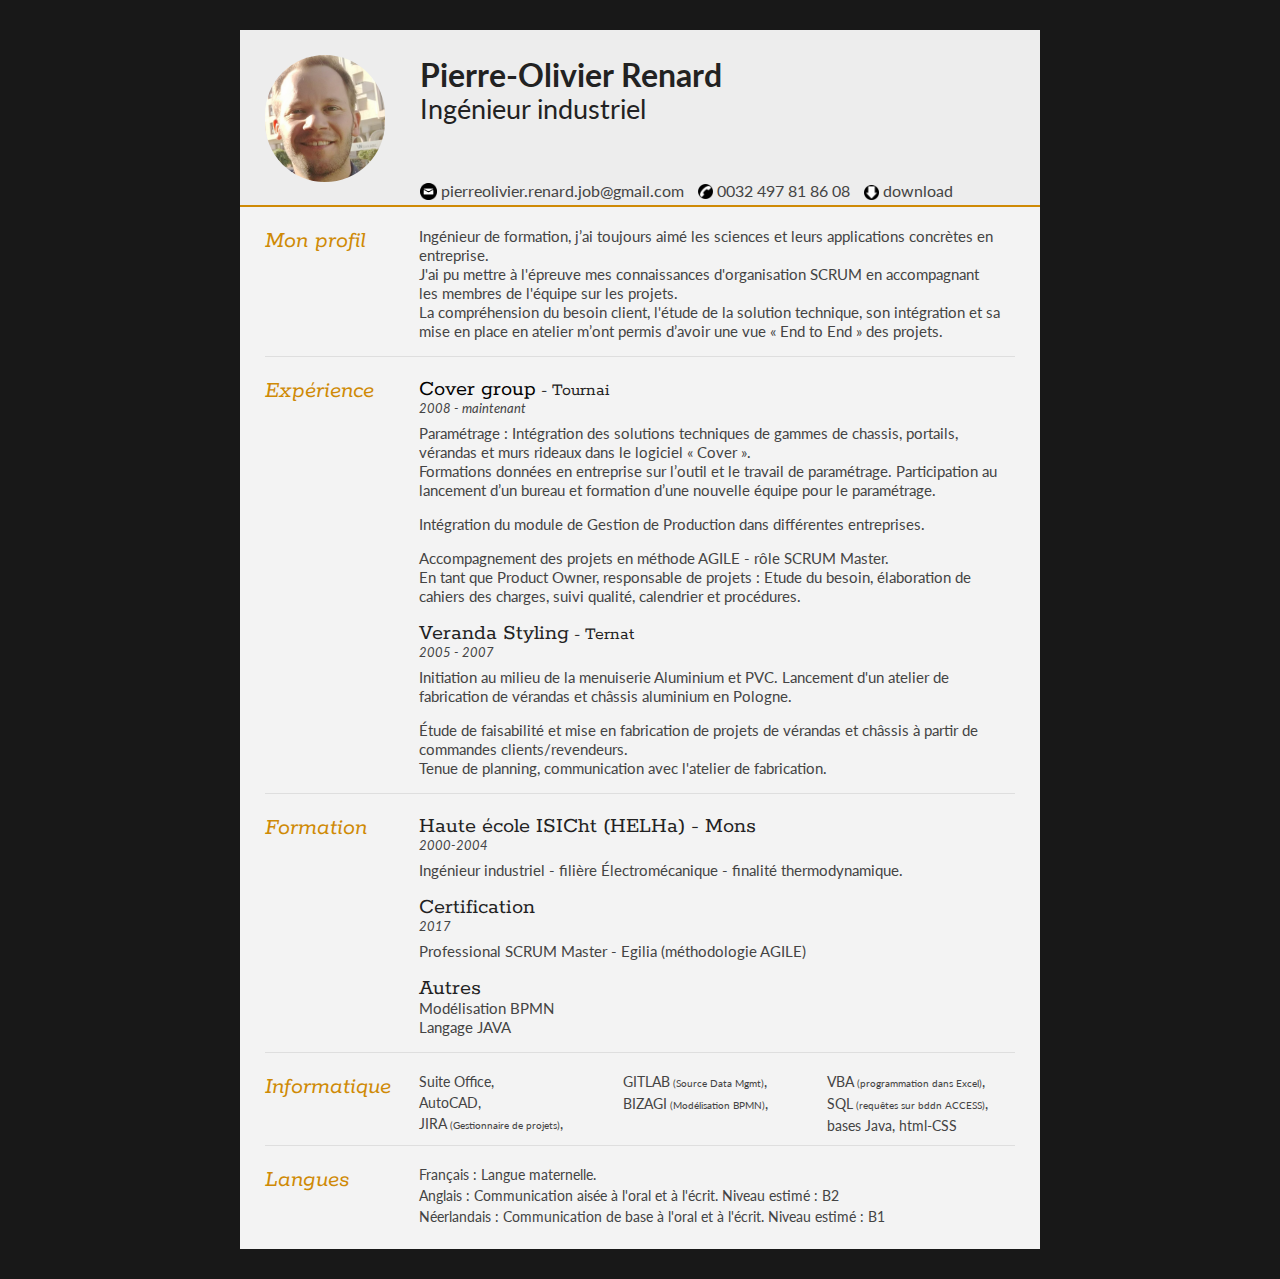
==== index.html @ 0b81efc9 "Changes to get a correct print layout" ====
<!DOCTYPE html>
<html>
<head>
<title>Pierre-Olivier Renard - Curriculum Vitae</title>

<meta name="viewport" content="width=device-width"/>
<meta name="description" content="Curriculum Vitae de Pierre-Olivier Renard."/>
<meta charset="UTF-8"> 

<link type="text/css" rel="stylesheet" href="style.css">
<link href='http://fonts.googleapis.com/css?family=Rokkitt:400,700|Lato:400,300' rel='stylesheet' type='text/css'>

<!--[if lt IE 9]>
<script src="//html5shiv.googlecode.com/svn/trunk/html5.js"></script>
<![endif]-->
</head>
<body id="top">
<div id="cv" class="instaFade">
	<div class="mainDetails">
		<div id="headshot" class="quickFade">
			<img src="./assets/photoprofil.png" alt="Photo profil" />
		</div>
		<div class="contact">
			<div id="name">
				<h1 class="quickFade delayTwo">Pierre-Olivier Renard</h1>
				<h2 class="quickFade delayThree">Ingénieur industriel</h2>
			</div>
			
			<div id="contactDetails" class="quickFade delayFour">
				<ul>
					<li><span STYLE=white-space:nowrap><img src="./assets/mail.png" alt="Mail" width=17px style="vertical-align: bottom; padding-bottom: 0px"/> <a href="mailto:pierreolivier.renard.job@gmail.com" target="_blank">pierreolivier.renard.job@gmail.com</a></span></li>				
					<li class="onlyPrint"><span STYLE=white-space:nowrap><img src="./assets/web.png" alt="Web" width=17px style="vertical-align: bottom; padding-bottom: 0px"/> <a href="https://renard.website" >renard.website</a></span></li>
					<li><span STYLE=white-space:nowrap><img src="./assets/phone.png" alt="Phone" width=15px style="vertical-align: bottom; padding-bottom: 1px"/> <a href="tel:+32497818608">0032 497 81 86 08</a></span></li>
					<li class="hiddenPrint"><span STYLE=white-space:nowrap><img src="./assets/plain-arrow.png" alt="Download" width=15px style="vertical-align: bottom; padding-bottom: 0px"/> <a href="./myresume.pdf" >download</a></span></li>
				</ul>
				<!--<ul>
					
					<li>in: <a href="https://www.linkedin.com/in/pierre-olivier-renard-707150153" target="_blank">pierre-olivier-renard</a></li>
				</ul>-->
			</div>
		</div>
		<div class="clear"></div>
	</div>
	
	<div id="mainArea" class="quickFade delayFive">
		<section>
			<article>
				<div class="sectionTitle">
					<h1>Mon profil</h1>
				</div>
				
				<div class="sectionContent">
					<p>
						<!--<br/>
						-->
						Ingénieur de formation, j’ai toujours aimé les sciences et leurs applications concrètes en entreprise.<br/>
						J'ai pu mettre à l'épreuve mes connaissances d'organisation SCRUM en accompagnant les membres de l'équipe sur les projets.<br/>
						La compréhension du besoin client, l'étude de la solution technique, son intégration et sa mise en place en atelier m’ont permis d’avoir une vue <span STYLE=white-space:nowrap>« End to End »</span> des projets.
					</p>
				</div>
			</article>
			<div class="clear"></div>
		</section>
		
		
		<section>
			<div class="sectionTitle">
				<h1>Expérience</h1>
			</div>
			
			<div class="sectionContent">
				<article>
					<h2><a class="coverTitleLink" Href="http://www.cover3d.com" Target="_blank">Cover group</a><div class="location"> - Tournai</div></h2>
					<p class="subDetails">2008 - maintenant</p>
					<p>
							Paramétrage : Intégration des solutions techniques de gammes de chassis, portails, vérandas <span STYLE=white-space:nowrap>et murs rideaux</span> dans le logiciel <span STYLE=white-space:nowrap>« Cover ».</span><br/>
							Formations données en entreprise sur l’outil et le travail de paramétrage. Participation au lancement d’un bureau et formation d’une nouvelle équipe pour le paramétrage.
					</p>
					<p>
							Intégration du module de Gestion de Production dans différentes entreprises.
					</p>
					<p>
							Accompagnement des projets en méthode AGILE - rôle SCRUM Master.<br/>
							En tant que Product Owner, responsable de projets :
							Etude du besoin, élaboration de <span STYLE=white-space:nowrap>cahiers des charges,</span> suivi qualité, calendrier et procédures.
					</p>
				</article>
				
				<article>
					<h2>Veranda Styling<div class="location"> - Ternat</div></h2>
					<p class="subDetails">2005 - 2007</p>
					<p>
							Initiation au milieu de la menuiserie Aluminium et PVC. Lancement d'un atelier de fabrication de vérandas et châssis aluminium en Pologne.
					</p>
					<p>
							Étude de faisabilité et mise en fabrication de projets de vérandas et châssis à partir de commandes clients/revendeurs.<br/>Tenue de planning, communication avec l'atelier de fabrication.
					</p>
				</article>				
			</div>
			<div class="clear"></div>
		</section>
		
		<section>
			<div class="sectionTitle">
				<h1>Formation</h1>
			</div>
			
			<div class="sectionContent formation">
				<article class="school">
					<h2>Haute école ISICht (HELHa) - Mons</h2>
					<p class="subDetails">2000-2004</p>
					<p>Ingénieur industriel - filière Électromécanique - finalité thermodynamique.</p>
				</article>				
				<article>
					<h2>Certification</h2>
					<p class="subDetails">2017</p>
					<p>Professional SCRUM Master - Egilia (méthodologie AGILE)</p>
				</article>
				<article>
					<h2>Autres</h2>
					<p>
					Modélisation BPMN<br/>
					Langage JAVA
					</p>
				</article>
			</div>
			<div class="clear"></div>
		</section>
		<section>
			<div class="sectionTitle">
				<h1>Informatique</h1>
			</div>
			<div class="sectionContent informatique keySkills">
				<article>
					<ul>
						<li>Suite Office,</li>
						<li>AutoCAD,</li>
						<li>JIRA<span class="SmallDescr"> (Gestionnaire de projets)</span>,</li>
						<li>GITLAB<span class="SmallDescr"> (Source Data Mgmt)</span>,</li>
						<li>BIZAGI<span class="SmallDescr"> (Modélisation BPMN)</span>,</li>
						<li>VBA<span class="SmallDescr"> (programmation dans Excel)</span>,</li>
						<li>SQL<span class="SmallDescr"> (requêtes sur bddn ACCESS)</span>,</li>
						<li>bases Java, html-CSS</li>
					</ul>
				</article>
			</div>
			<div class="clear"></div>
		</section>
		<section>
				<div class="sectionTitle">
					<h1>Langues</h1>
				</div>
				
				<div class="sectionContent language keySkills">
					
						<ul>
							<li>Français : Langue maternelle.</li>
							<li>Anglais : Communication aisée à l'oral et à l'écrit. <span STYLE=white-space:nowrap>Niveau estimé : B2</span></li>
							<li>Néerlandais : Communication de base à l'oral et à l'écrit. <span STYLE=white-space:nowrap>Niveau estimé : B1</span></li>
						</ul>
															
				</div>
				<div class="clear"></div>
		</section>
		
	</div>
</div>
<!--<script type="text/javascript">
var gaJsHost = (("https:" == document.location.protocol) ? "https://ssl." : "http://www.");
document.write(unescape("%3Cscript src='" + gaJsHost + "google-analytics.com/ga.js' type='text/javascript'%3E%3C/script%3E"));
</script>
<script type="text/javascript"> 
var pageTracker = _gat._getTracker("UA-3753241-1");
pageTracker._initData();
pageTracker._trackPageview();
</script>-->
</body>
</html>
---- style.css ----
html,body,div,span,object,iframe,h1,h2,h3,h4,h5,h6,p,blockquote,pre,abbr,address,cite,code,del,dfn,em,img,ins,kbd,q,samp,small,strong,sub,sup,var,b,i,dl,dt,dd,ol,ul,li,fieldset,form,label,legend,table,caption,tbody,tfoot,thead,tr,th,td,article,aside,canvas,details,figcaption,figure,footer,header,hgroup,menu,nav,section,summary,time,mark,audio,video {
border:0;
font:inherit;
font-size:100%;
margin:0;
padding:0;
vertical-align:baseline;
}

article,aside,details,figcaption,figure,footer,header,hgroup,menu,nav,section {
display:block;
}
.location{
display:inline;
font-size: 0.8em;
}

html, body {background: #181818; font-family: 'Lato', helvetica, arial, sans-serif; font-size: 16px; color: #222;}

.clear {clear: both;}

p {
	font-size: 0.95em;
	line-height: 1.25em;
	margin-top : 0px;
	margin-bottom: 15px;
	margin-right: 15px;
	color: #444;
}

#cv {
	width: 90%;
	max-width: 800px;
	background: #f3f3f3;
	margin: 30px auto;
}

.mainDetails {
	padding: 25px 25px 0px 25px;
	border-bottom: 2px solid #cf8a05;
	background: #ededed;
	height: 150px;
	position: relative;
}
.contact
{
	display:flex;
	flex-direction: column;
	height: inherit;
}

#name h1 {
	font-size: 2.0em;
	font-weight: 650;
	/*font-family: 'Rokkitt', Helvetica, Arial, sans-serif;*/
	margin-bottom: -2px;
	margin-left: 0px;
}

#name h2 {
	font-size: 1.7em;
	margin-left: 0px;
	/*font-family: 'Rokkitt', Helvetica, Arial, sans-serif;*/
}

#mainArea {
	padding: 0 25px;
}

#headshot {
	width: 16%;
	float: left;
	margin-right: 35px;
	height: inherit;
}

#headshot img {
	width: 100%;
	height: auto;
	-webkit-border-radius: 80px;
	border-radius: 80px;
}

#name {
}

#contactDetails {
	margin-top: auto;
	font-size: 1.1em;
	padding-bottom: 5px;
}

#contactDetails ul {
	list-style-type: none;
	font-size: 0.9em;
	margin-top: 2px;
	
}

#contactDetails ul li {
	margin-right: 10px;
	color: #444;
	display : inline;

}

#contactDetails ul li a, a[href^=tel] {
	color: #444; 
	text-decoration: none;
	-webkit-transition: all .3s ease-in;
	-moz-transition: all .3s ease-in;
	-o-transition: all .3s ease-in;
	-ms-transition: all .3s ease-in;
	transition: all .3s ease-in;
}

.coverTitleLink {
	text-decoration: none;
	color:black;
	-webkit-transition: all .3s ease-in;
	-moz-transition: all .3s ease-in;
	-o-transition: all .3s ease-in;
	-ms-transition: all .3s ease-in;
	transition: all .3s ease-in;
}

#contactDetails ul li a:hover { 
	color: #cf8a05;
}

.coverTitleLink a, a:hover { 
	color: #cf8a05;
}

section {
	border-top: 1px solid #dedede;
	padding: 20px 0 0;
}

section:first-child {
	border-top: 0;
}

section:last-child {
	padding: 20px 0 10px;
}

p.subDetails
{
	margin-bottom : 10px;
}
.sectionTitle {
	float: left;
	width: 19%;
	min-width: 100px;
}

.sectionContent {
	float: right;
	width: 79.5%;
}

.sectionTitle h1 {
	font-family: 'Rokkitt', Helvetica, Arial, sans-serif;
	font-style: italic;
	font-size: 1.5em;
	color: #cf8a05;
}

.sectionContent h2 {
	font-family: 'Rokkitt', Helvetica, Arial, sans-serif;
	font-size: 1.4em;
	margin-bottom: -2px;
}

p.subDetails {
	font-size: 0.8em;
	font-style: italic;
	margin-bottom: 8px;
}

.keySkills ul li 
{
	margin-bottom: 3px;
	font-size: 0.9em;
	line-height: 1.25em;
	color: #444;
}	

.keySkills li: :last-child
{
	margin-bottom : 0px;
}

.SmallDescr
{
	font-size:0.7em;
	/*white-space:nowrap;*/
}

.keySkills ul
{
	list-style-type: none;
}
.informatique
{
	column-count: 3;
	margin-bottom: 10px;
	list-style-type: none;
}
.language
{
	column-count: 1;
	margin-bottom : 10px;
	list-style-type: none;
}
.onlyPrint
{
	display: none !important;
}

@media all and (min-width: 692px) and (max-width: 800px) {
	#headshot {
		/*display: none;*/
	}
	
	.keySkills {
	-moz-column-count:2;
	-webkit-column-count:2;
	column-count:2;
	}
}

@media all and (max-width: 691px) {
	#cv {
		width: 95%;
		margin: 10px auto;
		min-width: 280px;
	}
	
	#headshot {
		display: none;
	}
	
	#name, #contactDetails {
		float: none;
		width: 100%;
		text-align: center;
	}
	
	.sectionTitle, .sectionContent {
		float: none;
		width: 100%;
	}
	
	.sectionTitle {
		margin-left: -2px;
		font-size: 1.25em;
	}
	
	.keySkills {
		-moz-column-count:2;
		-webkit-column-count:2;
		column-count:2;
	}
}

@media all and (max-width: 480px) {
	.mainDetails {
		padding: 15px 15px;
	}
	
	section {
		padding: 15px 0 0;
	}
	
	#mainArea {
		padding: 0 25px;
	}

	
	.keySkills {
	-moz-column-count:1;
	-webkit-column-count:1;
	column-count:1;
	}
	
	#name h1 {
		line-height: .8em;
		margin-bottom: 4px;
	}
}

@media print {
    #cv {
		width: 97%;
		margin-top: 0px;
		margin-left: 35px;
		margin-bottom : 0px;
		margin-right: 10px;
	}
	.sectionTitle, .sectionContent {
		float: none;
		width: 100%;
	}
	p
	{
		margin-bottom : 0.75em;
		font-size: 0.825em;
		line-height: 1.2em;
		color: black;
		margin-left: 0px;
		margin-right: 10px;
	}

	p.subDetails
	{
		margin-bottom: 15px;
	}
	.formation p.subDetails
	{
		margin-bottom : 5px;
	}
	article
	{
		margin-bottom : 12px;
	}
	section
	{
		padding: 13px 13px 0px 0;
	}
	section:last-child 
	{
		padding: 11px 0 0 0;
		margin-bottom: 0px;
	}
	section.language
	{
		padding-bottom: 0px;
		margin-bottom : 0px;
	}
	.sectionTitle h1
	{
		font-size: 1.3em;
		color : #8f5f03;
		margin-bottom: 4px;
	
	}
	.sectionContent h2 
	{
		font-size : 1.3em;
		font-weight: 400;
	}

	#headshot {
		width: 12%;
		float: left;
		margin-right: 35px;
		height: inherit;
	}
	.mainDetails
	{
		height: 120px;
		margin-bottom : 5px;
		margin-top : 0px;
	}

	#mainArea {
		padding: 0 0px;
	}

	.formation
	{
		column-count: 2;
		column-fill: auto;
		height: 150px;
	}

	.school
	{
		column-span: all;
	}

	.onlyPrint
	{
	display: inline !important;
	}
	.hiddenPrint
	{
	display: none !important;
	}
}

@-webkit-keyframes reset {
	0% {
		opacity: 0;
	}
	100% {
		opacity: 0;
	}
}

@-webkit-keyframes fade-in {
	0% {
		opacity: 0;
	}
	40% {
		opacity: 0;
	}
	100% {
		opacity: 1;
	}
}

@-moz-keyframes reset {
	0% {
		opacity: 0;
	}
	100% {
		opacity: 0;
	}
}

@-moz-keyframes fade-in {
	0% {
		opacity: 0;
	}
	40% {
		opacity: 0;
	}
	100% {
		opacity: 1;
	}
}

@keyframes reset {
	0% {
		opacity: 0;
	}
	100% {
		opacity: 0;
	}
}

@keyframes fade-in {
	0% {
		opacity: 0;
	}
	40% {
		opacity: 0;
	}
	100% {
		opacity: 1;
	}
}

.instaFade {
    -webkit-animation-name: reset, fade-in;
    -webkit-animation-duration: 1.5s;
    -webkit-animation-timing-function: ease-in;
	
	-moz-animation-name: reset, fade-in;
    -moz-animation-duration: 1.5s;
    -moz-animation-timing-function: ease-in;
	
	animation-name: reset, fade-in;
    animation-duration: 1.5s;
    animation-timing-function: ease-in;
}

.quickFade {
    -webkit-animation-name: reset, fade-in;
    -webkit-animation-duration: 2.5s;
    -webkit-animation-timing-function: ease-in;
	
	-moz-animation-name: reset, fade-in;
    -moz-animation-duration: 2.5s;
    -moz-animation-timing-function: ease-in;
	
	animation-name: reset, fade-in;
    animation-duration: 2.5s;
    animation-timing-function: ease-in;
}
 
.delayOne {
	-webkit-animation-delay: 0, .5s;
	-moz-animation-delay: 0, .5s;
	animation-delay: 0, .5s;
}

.delayTwo {
	-webkit-animation-delay: 0, 1s;
	-moz-animation-delay: 0, 1s;
	animation-delay: 0, 1s;
}

.delayThree {
	-webkit-animation-delay: 0, 1.5s;
	-moz-animation-delay: 0, 1.5s;
	animation-delay: 0, 1.5s;
}

.delayFour {
	-webkit-animation-delay: 0, 2s;
	-moz-animation-delay: 0, 2s;
	animation-delay: 0, 2s;
}

.delayFive {
	-webkit-animation-delay: 0, 2.5s;
	-moz-animation-delay: 0, 2.5s;
	animation-delay: 0, 2.5s;
}
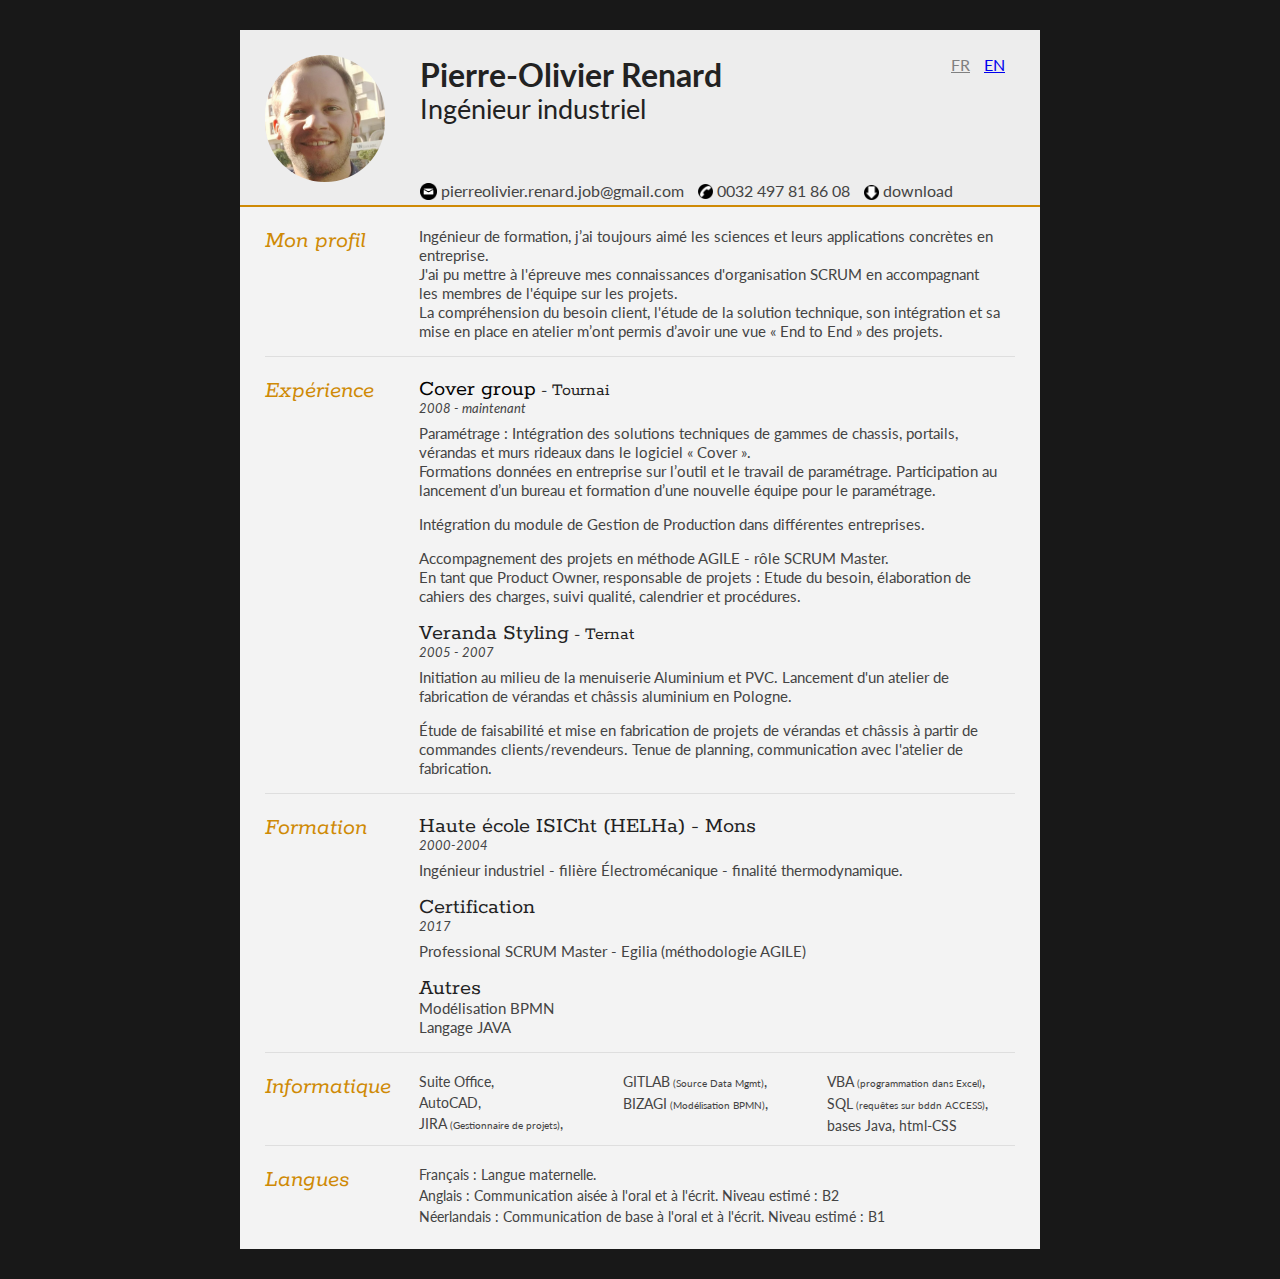
==== commit 74af90d0: "Add English page" ====
--- a/index.html
+++ b/index.html
@@ -21,17 +21,26 @@
 			<img src="./assets/photoprofil.png" alt="Photo profil" />
 		</div>
 		<div class="contact">
-			<div id="name">
-				<h1 class="quickFade delayTwo">Pierre-Olivier Renard</h1>
-				<h2 class="quickFade delayThree">Ingénieur industriel</h2>
+			<div class="contactHead">
+				<div id="name">
+					<h1 class="quickFade delayTwo">Pierre-Olivier Renard</h1>
+					<h2 class="quickFade delayThree">Ingénieur industriel</h2>
+				</div>
+				<div id="setLanguage" class="hiddenPrint">
+					<ul>
+						<li ><a class="greyLink" href="./index.html">FR</a></li>
+						<li><a href="./index_EN.html">EN</a></li>
+					</ul>
+				</div>
 			</div>
+			
 			
 			<div id="contactDetails" class="quickFade delayFour">
 				<ul>
 					<li><span STYLE=white-space:nowrap><img src="./assets/mail.png" alt="Mail" width=17px style="vertical-align: bottom; padding-bottom: 0px"/> <a href="mailto:pierreolivier.renard.job@gmail.com" target="_blank">pierreolivier.renard.job@gmail.com</a></span></li>				
 					<li class="onlyPrint"><span STYLE=white-space:nowrap><img src="./assets/web.png" alt="Web" width=17px style="vertical-align: bottom; padding-bottom: 0px"/> <a href="https://renard.website" >renard.website</a></span></li>
 					<li><span STYLE=white-space:nowrap><img src="./assets/phone.png" alt="Phone" width=15px style="vertical-align: bottom; padding-bottom: 1px"/> <a href="tel:+32497818608">0032 497 81 86 08</a></span></li>
-					<li class="hiddenPrint"><span STYLE=white-space:nowrap><img src="./assets/plain-arrow.png" alt="Download" width=15px style="vertical-align: bottom; padding-bottom: 0px"/> <a href="./myresume.pdf" >download</a></span></li>
+					<li class="hiddenPrint"><span STYLE=white-space:nowrap><img src="./assets/plain-arrow.png" alt="Download" width=15px style="vertical-align: bottom; padding-bottom: 0px"/> <a href="./download/FR/myresume.pdf" >download</a></span></li>
 				</ul>
 				<!--<ul>
 					
@@ -73,7 +82,7 @@
 					<h2><a class="coverTitleLink" Href="http://www.cover3d.com" Target="_blank">Cover group</a><div class="location"> - Tournai</div></h2>
 					<p class="subDetails">2008 - maintenant</p>
 					<p>
-							Paramétrage : Intégration des solutions techniques de gammes de chassis, portails, vérandas <span STYLE=white-space:nowrap>et murs rideaux</span> dans le logiciel <span STYLE=white-space:nowrap>« Cover ».</span><br/>
+							Paramétrage : Intégration des solutions techniques de gammes de chassis, portails, vérandas <span STYLE=white-space:nowrap>et murs rideaux</span> dans le logiciel « Cover ».<br/>
 							Formations données en entreprise sur l’outil et le travail de paramétrage. Participation au lancement d’un bureau et formation d’une nouvelle équipe pour le paramétrage.
 					</p>
 					<p>
@@ -93,7 +102,7 @@
 							Initiation au milieu de la menuiserie Aluminium et PVC. Lancement d'un atelier de fabrication de vérandas et châssis aluminium en Pologne.
 					</p>
 					<p>
-							Étude de faisabilité et mise en fabrication de projets de vérandas et châssis à partir de commandes clients/revendeurs.<br/>Tenue de planning, communication avec l'atelier de fabrication.
+							Étude de faisabilité et mise en fabrication de projets de vérandas et châssis à partir de commandes clients/revendeurs. Tenue de planning, communication avec l'atelier de fabrication.
 					</p>
 				</article>				
 			</div>
@@ -155,8 +164,8 @@
 					
 						<ul>
 							<li>Français : Langue maternelle.</li>
-							<li>Anglais : Communication aisée à l'oral et à l'écrit. <span STYLE=white-space:nowrap>Niveau estimé : B2</span></li>
-							<li>Néerlandais : Communication de base à l'oral et à l'écrit. <span STYLE=white-space:nowrap>Niveau estimé : B1</span></li>
+							<li>Anglais : Communication aisée à l'oral et à l'écrit. Niveau estimé : B2</li>
+							<li>Néerlandais : Communication de base à l'oral et à l'écrit. Niveau estimé : B1</li>
 						</ul>
 															
 				</div>
--- a/style.css
+++ b/style.css
@@ -63,6 +63,8 @@
 	/*font-family: 'Rokkitt', Helvetica, Arial, sans-serif;*/
 }
 
+
+
 #mainArea {
 	padding: 0 25px;
 }
@@ -81,7 +83,23 @@
 	border-radius: 80px;
 }
 
-#name {
+.contactHead {
+	 display : flex;
+	 flex-direction: row;
+	 justify-content: space-between;
+}
+
+#setLanguage ul {
+	list-style-type: none;
+}
+
+#setLanguage ul li {
+	display : inline;
+	margin-right: 10px;
+}
+
+.greyLink{
+	color:grey;
 }
 
 #contactDetails {
@@ -218,10 +236,10 @@
 {
 	display: none !important;
 }
-
+/*
 @media all and (min-width: 692px) and (max-width: 800px) {
 	#headshot {
-		/*display: none;*/
+		display: none;
 	}
 	
 	.keySkills {
@@ -230,8 +248,8 @@
 	column-count:2;
 	}
 }
-
-@media all and (max-width: 691px) {
+*/
+/*@media all and (max-width: 691px)  {
 	#cv {
 		width: 95%;
 		margin: 10px auto;
@@ -263,8 +281,8 @@
 		-webkit-column-count:2;
 		column-count:2;
 	}
-}
-
+}*/
+/*
 @media all and (max-width: 480px) {
 	.mainDetails {
 		padding: 15px 15px;
@@ -290,14 +308,14 @@
 		margin-bottom: 4px;
 	}
 }
-
+*/
 @media print {
     #cv {
-		width: 97%;
+		/*width: 97%;*/
 		margin-top: 0px;
-		margin-left: 35px;
+		margin-left: 45px;
 		margin-bottom : 0px;
-		margin-right: 10px;
+		margin-right: 20px;
 	}
 	.sectionTitle, .sectionContent {
 		float: none;
@@ -327,7 +345,7 @@
 	}
 	section
 	{
-		padding: 13px 13px 0px 0;
+		padding: 11px 0 0px 0;
 	}
 	section:last-child 
 	{
@@ -365,6 +383,12 @@
 		margin-top : 0px;
 	}
 
+	#contactDetails ul {
+		font-size: 0.7em;
+		margin-top: 4px;
+		
+	}
+
 	#mainArea {
 		padding: 0 0px;
 	}
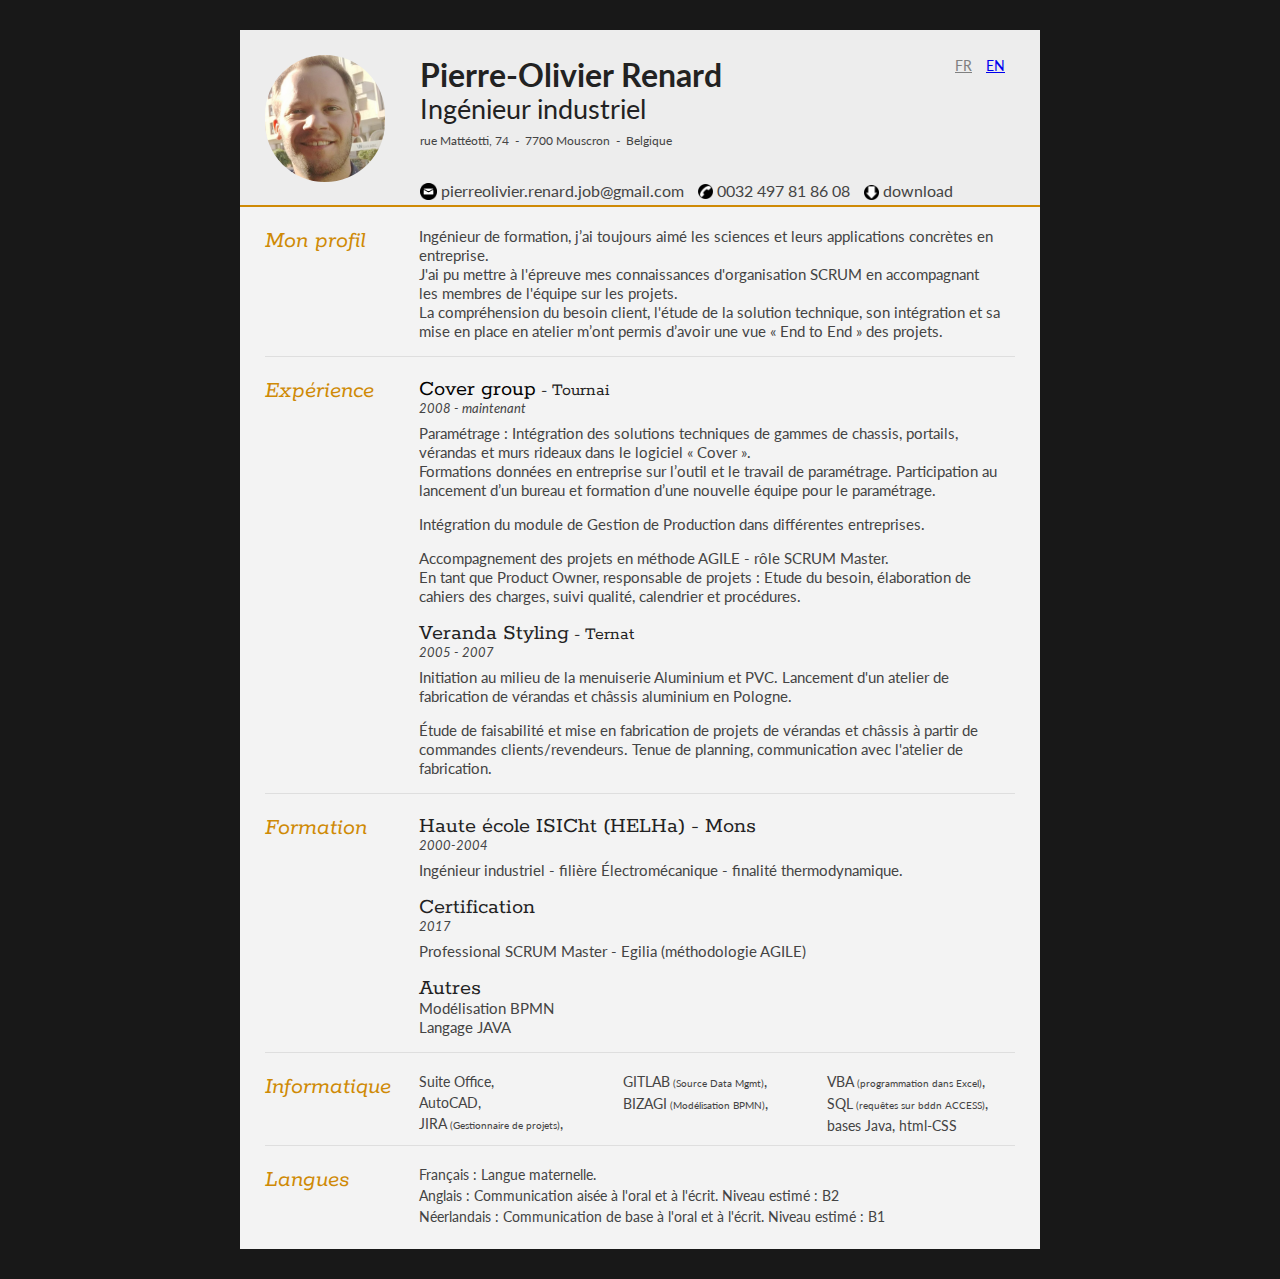
==== commit 5642f4c1: "add address and corrections text in Index_EN.html" ====
--- a/index.html
+++ b/index.html
@@ -33,14 +33,19 @@
 					</ul>
 				</div>
 			</div>
-			
-			
+			<div id="address">
+				<p>
+					rue Mattéotti, 74&ensp;-&nbsp;
+					7700 Mouscron&ensp;-&nbsp;
+					Belgique
+				</p>
+			</div>			
 			<div id="contactDetails" class="quickFade delayFour">
 				<ul>
 					<li><span STYLE=white-space:nowrap><img src="./assets/mail.png" alt="Mail" width=17px style="vertical-align: bottom; padding-bottom: 0px"/> <a href="mailto:pierreolivier.renard.job@gmail.com" target="_blank">pierreolivier.renard.job@gmail.com</a></span></li>				
 					<li class="onlyPrint"><span STYLE=white-space:nowrap><img src="./assets/web.png" alt="Web" width=17px style="vertical-align: bottom; padding-bottom: 0px"/> <a href="https://renard.website" >renard.website</a></span></li>
 					<li><span STYLE=white-space:nowrap><img src="./assets/phone.png" alt="Phone" width=15px style="vertical-align: bottom; padding-bottom: 1px"/> <a href="tel:+32497818608">0032 497 81 86 08</a></span></li>
-					<li class="hiddenPrint"><span STYLE=white-space:nowrap><img src="./assets/plain-arrow.png" alt="Download" width=15px style="vertical-align: bottom; padding-bottom: 0px"/> <a href="./download/FR/myresume.pdf" >download</a></span></li>
+					<li class="hiddenPrint"><span STYLE=white-space:nowrap><img src="./assets/plain-arrow.png" alt="Download" width=15px style="vertical-align: bottom; padding-bottom: 0px"/> <a href="./PierrotAliasMisterFox	download/FR/myresume.pdf" >download</a></span></li>
 				</ul>
 				<!--<ul>
 					
--- a/style.css
+++ b/style.css
@@ -89,13 +89,19 @@
 	 justify-content: space-between;
 }
 
+#address {
+	font-size: 0.8em;
+	margin-top : 8px;
+}
+
 #setLanguage ul {
 	list-style-type: none;
 }
 
 #setLanguage ul li {
 	display : inline;
-	margin-right: 10px;
+	margin-right: 10px;	
+	font-size: 0.9em ;
 }
 
 .greyLink{
@@ -236,79 +242,91 @@
 {
 	display: none !important;
 }
-/*
-@media all and (min-width: 692px) and (max-width: 800px) {
-	#headshot {
-		display: none;
-	}
-	
-	.keySkills {
-	-moz-column-count:2;
-	-webkit-column-count:2;
-	column-count:2;
-	}
-}
-*/
-/*@media all and (max-width: 691px)  {
-	#cv {
-		width: 95%;
-		margin: 10px auto;
-		min-width: 280px;
-	}
-	
-	#headshot {
-		display: none;
-	}
-	
-	#name, #contactDetails {
-		float: none;
-		width: 100%;
-		text-align: center;
-	}
-	
-	.sectionTitle, .sectionContent {
-		float: none;
-		width: 100%;
-	}
-	
-	.sectionTitle {
-		margin-left: -2px;
-		font-size: 1.25em;
-	}
-	
-	.keySkills {
+
+
+
+	@media all and (min-width: 692px) and (max-width: 800px) {
+		#headshot {
+			display: none;
+		}
+		
+		.keySkills {
 		-moz-column-count:2;
 		-webkit-column-count:2;
 		column-count:2;
-	}
-}*/
-/*
-@media all and (max-width: 480px) {
-	.mainDetails {
-		padding: 15px 15px;
-	}
-	
-	section {
-		padding: 15px 0 0;
-	}
-	
-	#mainArea {
-		padding: 0 25px;
-	}
-
-	
-	.keySkills {
-	-moz-column-count:1;
-	-webkit-column-count:1;
-	column-count:1;
-	}
-	
-	#name h1 {
-		line-height: .8em;
-		margin-bottom: 4px;
-	}
-}
-*/
+		}
+	}
+
+	@media all and (max-width: 691px)  {
+		#cv {
+			width: 95%;
+			margin: 10px auto;
+			min-width: 280px;
+		}
+		
+		#headshot {
+			display: none;
+		}
+		
+		#name, #contactDetails, #address {
+			float: none;
+			width: 100%;
+			text-align: center;
+		}
+
+		#setLanguage {
+			position :absolute;
+			right : 15px;
+		}
+
+		#setLanguage ul li {
+			display :list-item;
+			margin-bottom: 4px;
+		}
+		
+		.sectionTitle, .sectionContent {
+			float: none;
+			width: 100%;
+		}
+		
+		.sectionTitle {
+			margin-left: -2px;
+			font-size: 1.25em;
+		}
+		
+		.keySkills {
+			-moz-column-count:2;
+			-webkit-column-count:2;
+			column-count:2;
+		}
+	}
+
+	@media all and (max-width: 480px) {
+		.mainDetails {
+			padding: 15px 15px;
+		}
+		
+		section {
+			padding: 15px 0 0;
+		}
+		
+		#mainArea {
+			padding: 0 25px;
+		}
+
+		
+		.keySkills {
+		-moz-column-count:1;
+		-webkit-column-count:1;
+		column-count:1;
+		}
+		
+		#name h1 {
+			line-height: .8em;
+			margin-bottom: 4px;
+		}
+	}
+
 @media print {
     #cv {
 		/*width: 97%;*/
@@ -371,7 +389,7 @@
 	}
 
 	#headshot {
-		width: 12%;
+		width: 14%;
 		float: left;
 		margin-right: 35px;
 		height: inherit;
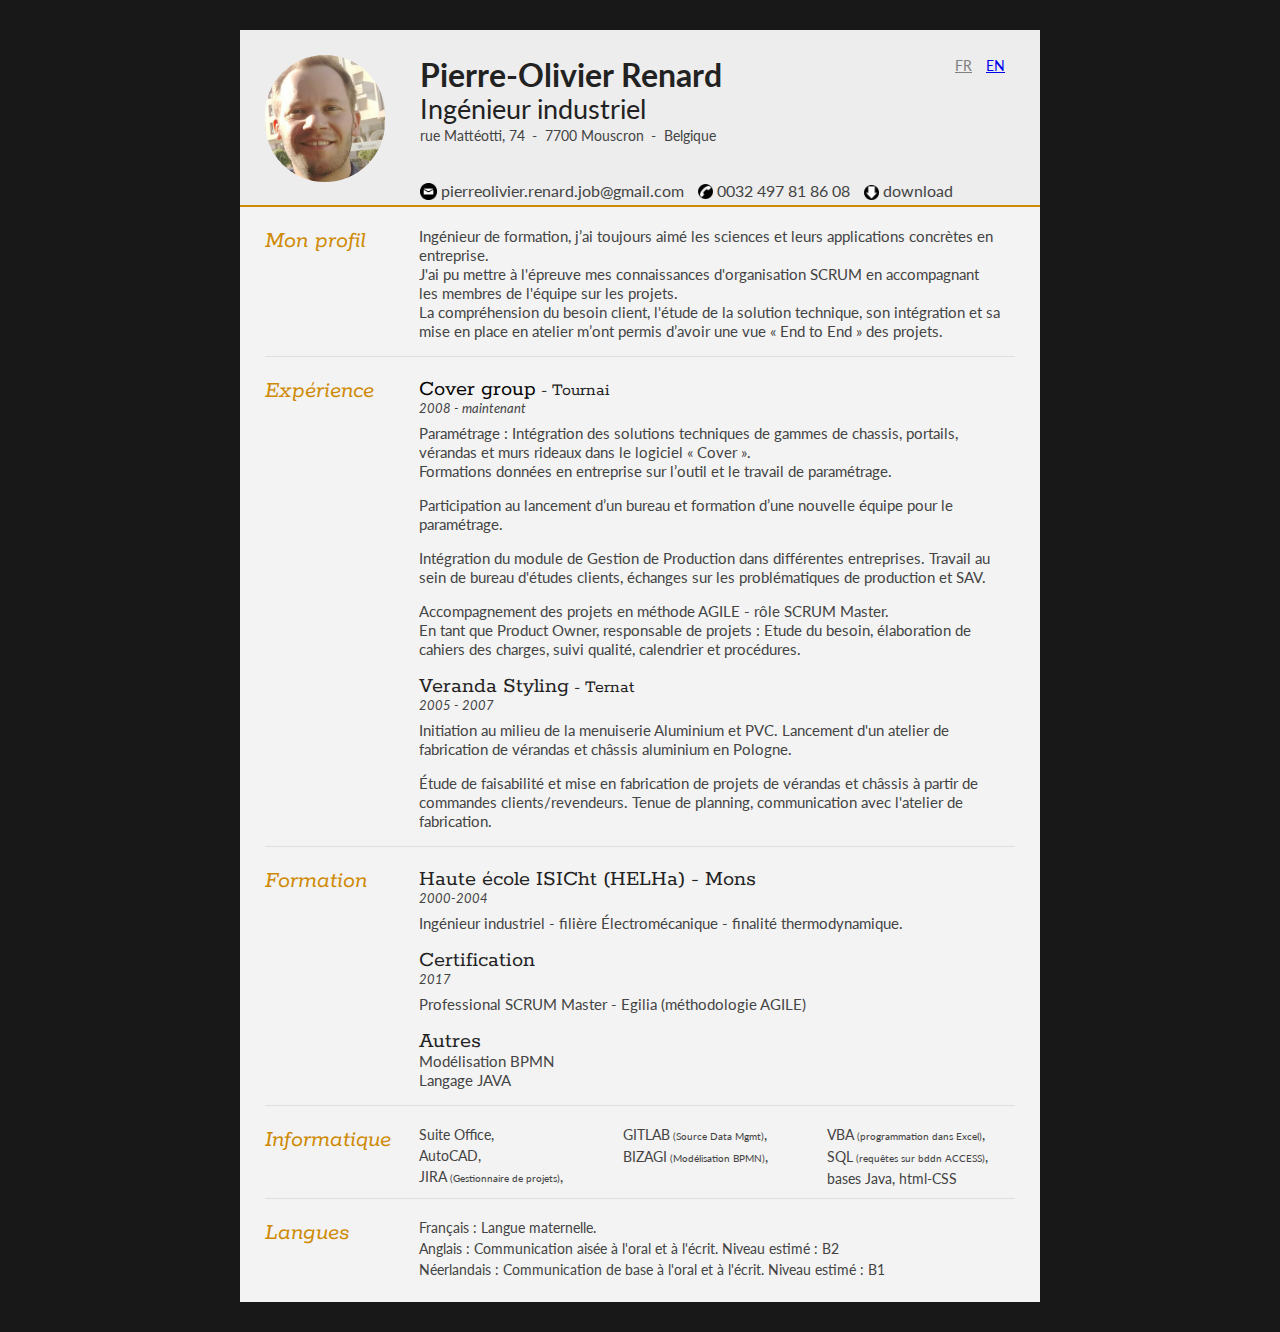
==== commit 242e1319: "change height of address and add text" ====
--- a/index.html
+++ b/index.html
@@ -33,7 +33,7 @@
 					</ul>
 				</div>
 			</div>
-			<div id="address">
+			<div id="address" class="quickFade delayFour">
 				<p>
 					rue Mattéotti, 74&ensp;-&nbsp;
 					7700 Mouscron&ensp;-&nbsp;
@@ -88,10 +88,13 @@
 					<p class="subDetails">2008 - maintenant</p>
 					<p>
 							Paramétrage : Intégration des solutions techniques de gammes de chassis, portails, vérandas <span STYLE=white-space:nowrap>et murs rideaux</span> dans le logiciel « Cover ».<br/>
-							Formations données en entreprise sur l’outil et le travail de paramétrage. Participation au lancement d’un bureau et formation d’une nouvelle équipe pour le paramétrage.
+							Formations données en entreprise sur l’outil et le travail de paramétrage.
 					</p>
 					<p>
-							Intégration du module de Gestion de Production dans différentes entreprises.
+							Participation au lancement d’un bureau et formation d’une nouvelle équipe pour le paramétrage.
+					</p>
+					<p>
+							Intégration du module de Gestion de Production dans différentes entreprises. Travail au sein de bureau d'études clients, échanges sur les problématiques de production et SAV.
 					</p>
 					<p>
 							Accompagnement des projets en méthode AGILE - rôle SCRUM Master.<br/>
--- a/style.css
+++ b/style.css
@@ -90,8 +90,8 @@
 }
 
 #address {
-	font-size: 0.8em;
-	margin-top : 8px;
+	font-size: 0.95em;
+	margin-top : 2px;
 }
 
 #setLanguage ul {
@@ -244,88 +244,96 @@
 }
 
 
-
-	@media all and (min-width: 692px) and (max-width: 800px) {
-		#headshot {
-			display: none;
-		}
-		
-		.keySkills {
+/* Comment the 3 next @media before printing html page */
+@media all and (min-width: 692px) and (max-width: 800px) {
+	#headshot {
+		display: none;
+	}
+	
+	.keySkills {
+	-moz-column-count:2;
+	-webkit-column-count:2;
+	column-count:2;
+	}
+}
+
+@media all and (max-width: 691px)  {
+	#cv {
+		width: 95%;
+		margin: 10px auto;
+		min-width: 280px;
+	}
+	
+	#headshot {
+		display: none;
+	}
+	
+	#name, #contactDetails, #address {
+		float: none;
+		width: 100%;
+		text-align: center;
+	}
+
+	#setLanguage {
+		position :absolute;
+		right : 15px;
+	}
+
+	#setLanguage ul li {
+		display :list-item;
+		margin-bottom: 4px;
+	}
+	
+	.sectionTitle, .sectionContent {
+		float: none;
+		width: 100%;
+	}
+	
+	.sectionTitle {
+		margin-left: -2px;
+		font-size: 1.25em;
+	}
+	
+	.keySkills {
 		-moz-column-count:2;
 		-webkit-column-count:2;
 		column-count:2;
-		}
-	}
-
-	@media all and (max-width: 691px)  {
-		#cv {
-			width: 95%;
-			margin: 10px auto;
-			min-width: 280px;
-		}
-		
-		#headshot {
-			display: none;
-		}
-		
-		#name, #contactDetails, #address {
-			float: none;
-			width: 100%;
-			text-align: center;
-		}
-
-		#setLanguage {
-			position :absolute;
-			right : 15px;
-		}
-
-		#setLanguage ul li {
-			display :list-item;
-			margin-bottom: 4px;
-		}
-		
-		.sectionTitle, .sectionContent {
-			float: none;
-			width: 100%;
-		}
-		
-		.sectionTitle {
-			margin-left: -2px;
-			font-size: 1.25em;
-		}
-		
-		.keySkills {
-			-moz-column-count:2;
-			-webkit-column-count:2;
-			column-count:2;
-		}
-	}
-
-	@media all and (max-width: 480px) {
-		.mainDetails {
-			padding: 15px 15px;
-		}
-		
-		section {
-			padding: 15px 0 0;
-		}
-		
-		#mainArea {
-			padding: 0 25px;
-		}
-
-		
-		.keySkills {
-		-moz-column-count:1;
-		-webkit-column-count:1;
-		column-count:1;
-		}
-		
-		#name h1 {
-			line-height: .8em;
-			margin-bottom: 4px;
-		}
-	}
+	}
+}
+
+@media all and (max-width: 480px) {
+	.mainDetails {
+		padding: 15px 15px;
+	}
+	
+	section {
+		padding: 15px 0 0;
+	}
+	
+	#mainArea {
+		padding: 0 25px;
+	}
+
+	
+	.keySkills {
+	-moz-column-count:1;
+	-webkit-column-count:1;
+	column-count:1;
+	}
+	
+	#name h1 {
+		line-height: .8em;
+		margin-bottom: 4px;
+	}
+	#setLanguage {
+		position :absolute;
+		right : 10px;
+		top : 50px;
+	}
+	#address {
+		font-size: 0.85em;
+	}
+}
 
 @media print {
     #cv {
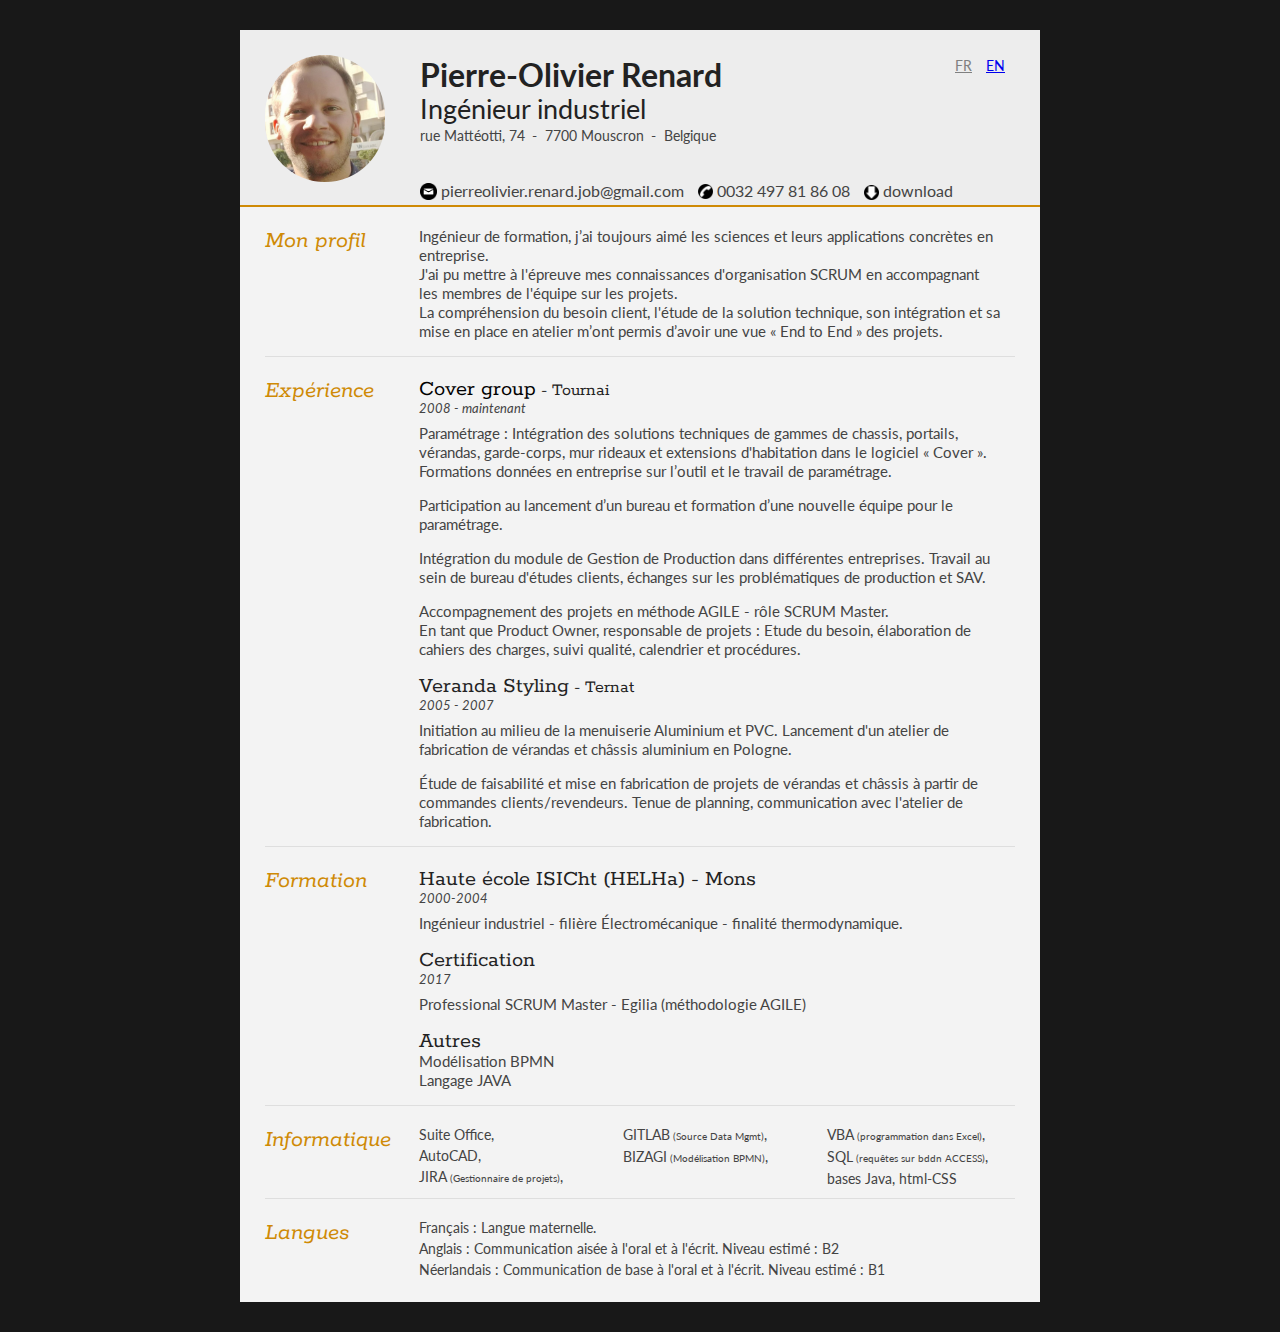
==== commit 2997761c: "Add "railings and residential extension" in Cover group work experience" ====
--- a/index.html
+++ b/index.html
@@ -26,7 +26,7 @@
 					<h1 class="quickFade delayTwo">Pierre-Olivier Renard</h1>
 					<h2 class="quickFade delayThree">Ingénieur industriel</h2>
 				</div>
-				<div id="setLanguage" class="hiddenPrint">
+				<div id="setLanguage" class="hiddenPrint quickFade delayFive">
 					<ul>
 						<li ><a class="greyLink" href="./index.html">FR</a></li>
 						<li><a href="./index_EN.html">EN</a></li>
@@ -45,7 +45,7 @@
 					<li><span STYLE=white-space:nowrap><img src="./assets/mail.png" alt="Mail" width=17px style="vertical-align: bottom; padding-bottom: 0px"/> <a href="mailto:pierreolivier.renard.job@gmail.com" target="_blank">pierreolivier.renard.job@gmail.com</a></span></li>				
 					<li class="onlyPrint"><span STYLE=white-space:nowrap><img src="./assets/web.png" alt="Web" width=17px style="vertical-align: bottom; padding-bottom: 0px"/> <a href="https://renard.website" >renard.website</a></span></li>
 					<li><span STYLE=white-space:nowrap><img src="./assets/phone.png" alt="Phone" width=15px style="vertical-align: bottom; padding-bottom: 1px"/> <a href="tel:+32497818608">0032 497 81 86 08</a></span></li>
-					<li class="hiddenPrint"><span STYLE=white-space:nowrap><img src="./assets/plain-arrow.png" alt="Download" width=15px style="vertical-align: bottom; padding-bottom: 0px"/> <a href="./PierrotAliasMisterFox	download/FR/myresume.pdf" >download</a></span></li>
+					<li class="hiddenPrint"><span STYLE=white-space:nowrap><img src="./assets/plain-arrow.png" alt="Download" width=15px style="vertical-align: bottom; padding-bottom: 0px"/> <a href="./download/FR/myresume.pdf" >download</a></span></li>
 				</ul>
 				<!--<ul>
 					
@@ -87,7 +87,7 @@
 					<h2><a class="coverTitleLink" Href="http://www.cover3d.com" Target="_blank">Cover group</a><div class="location"> - Tournai</div></h2>
 					<p class="subDetails">2008 - maintenant</p>
 					<p>
-							Paramétrage : Intégration des solutions techniques de gammes de chassis, portails, vérandas <span STYLE=white-space:nowrap>et murs rideaux</span> dans le logiciel « Cover ».<br/>
+							Paramétrage : Intégration des solutions techniques de gammes de chassis, portails, vérandas, garde-corps, mur rideaux <span STYLE=white-space:nowrap>et extensions d'habitation</span> dans le logiciel « Cover ».<br/>
 							Formations données en entreprise sur l’outil et le travail de paramétrage.
 					</p>
 					<p>
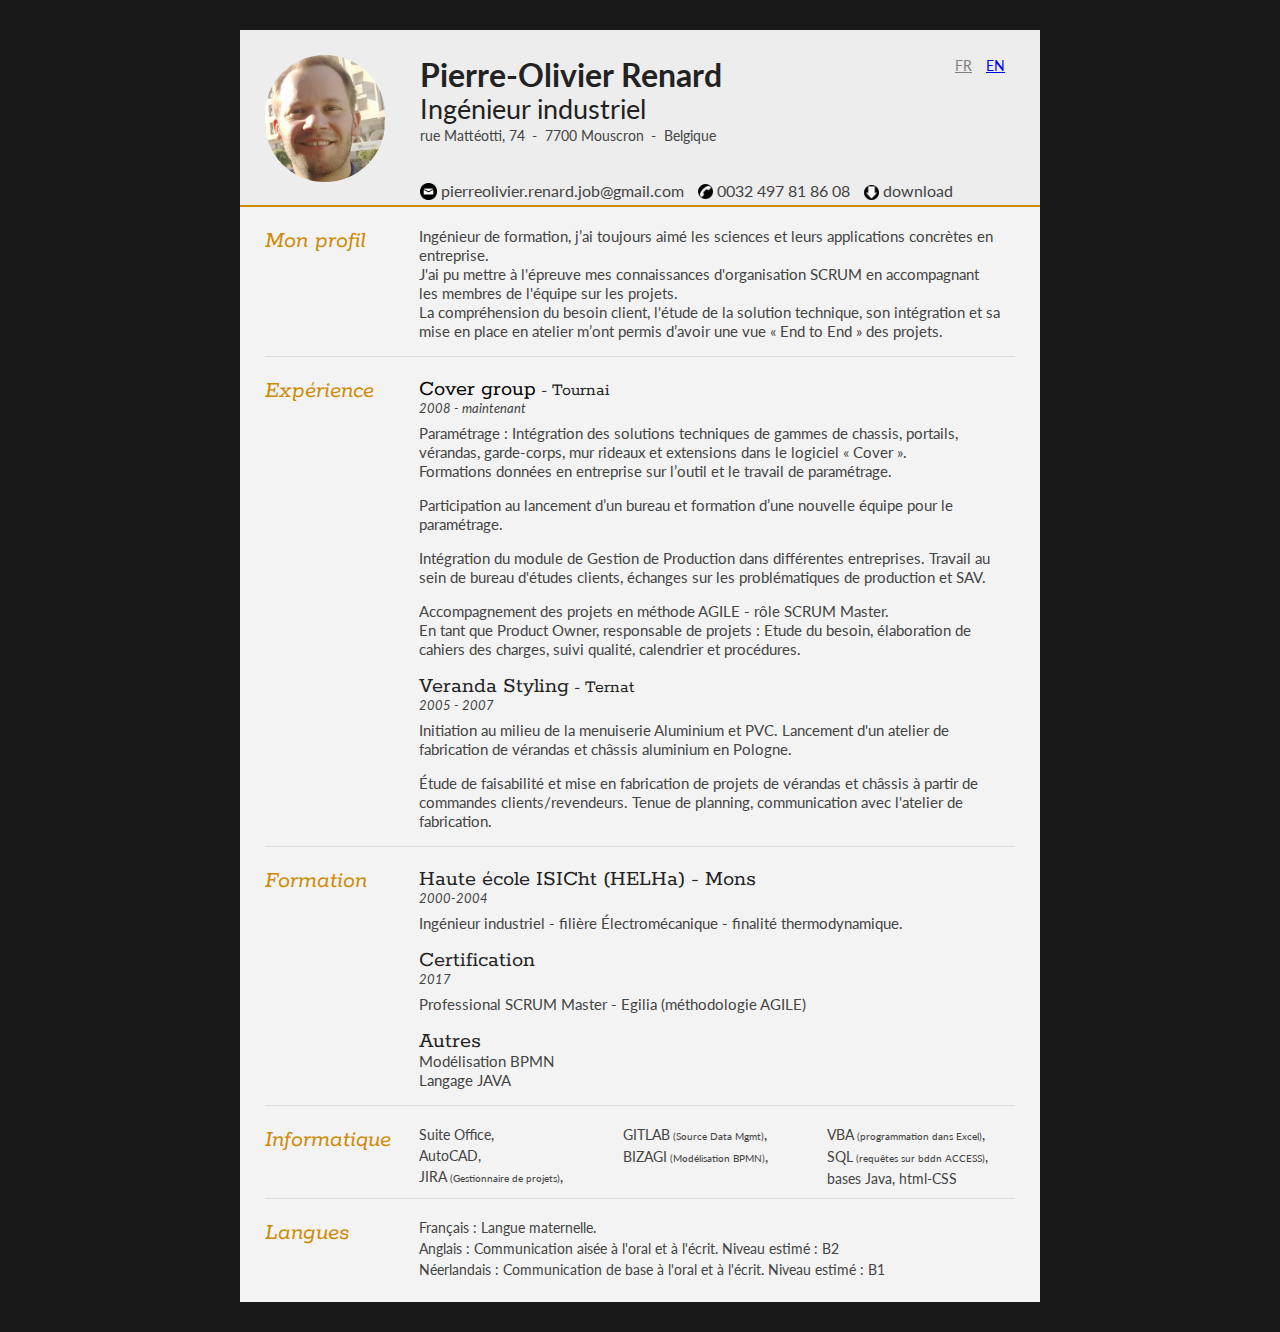
==== commit d82c7103: "suppression habitation ligne 90" ====
--- a/index.html
+++ b/index.html
@@ -87,7 +87,7 @@
 					<h2><a class="coverTitleLink" Href="http://www.cover3d.com" Target="_blank">Cover group</a><div class="location"> - Tournai</div></h2>
 					<p class="subDetails">2008 - maintenant</p>
 					<p>
-							Paramétrage : Intégration des solutions techniques de gammes de chassis, portails, vérandas, garde-corps, mur rideaux <span STYLE=white-space:nowrap>et extensions d'habitation</span> dans le logiciel « Cover ».<br/>
+							Paramétrage : Intégration des solutions techniques de gammes de chassis, portails, vérandas, garde-corps, mur rideaux <span STYLE=white-space:nowrap>et extensions</span> dans le logiciel « Cover ».<br/>
 							Formations données en entreprise sur l’outil et le travail de paramétrage.
 					</p>
 					<p>
